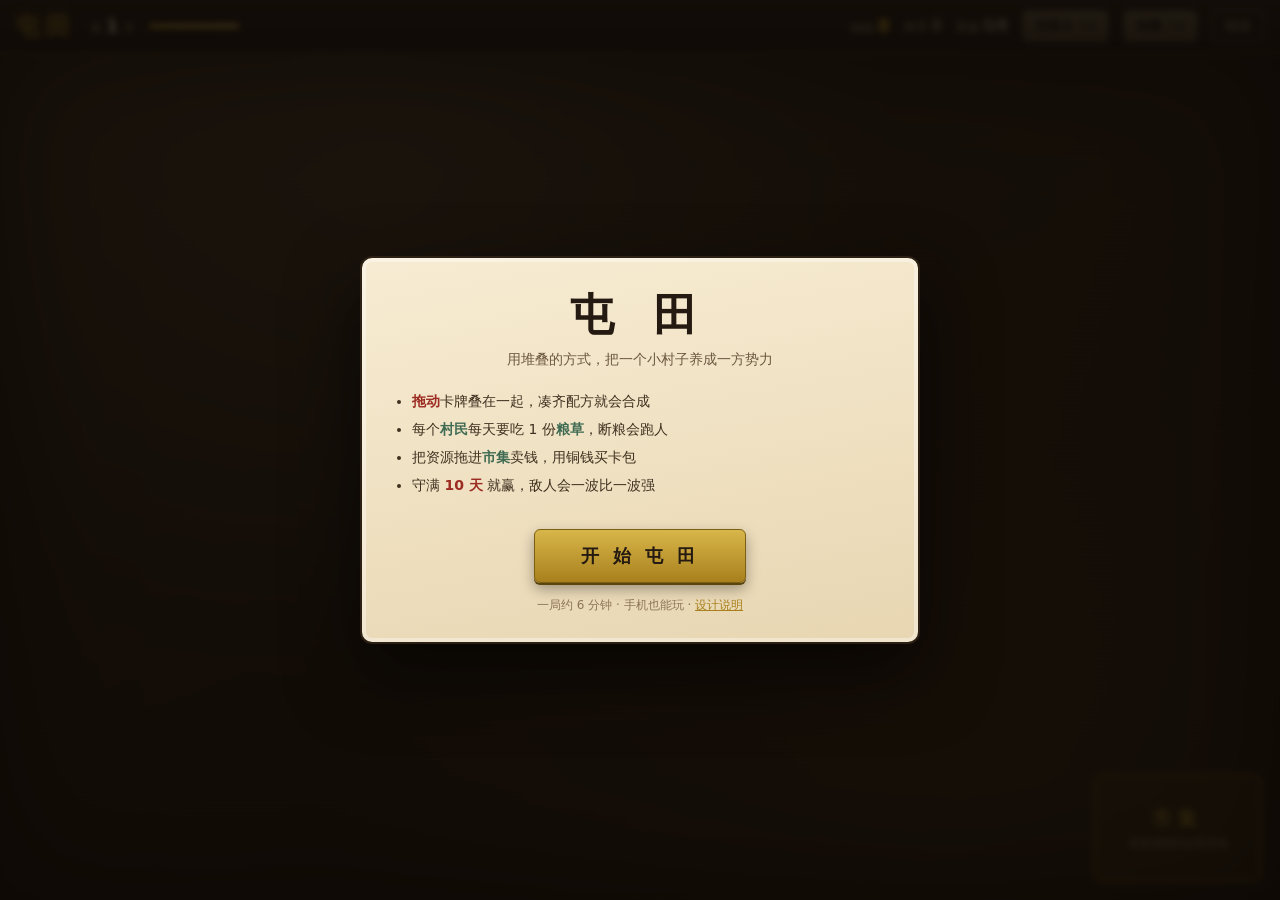
==== index.html @ f7aadad1 "屯田 v0.4：三国题材堆叠经营原型 - 拖拽堆叠 + 8 条配方（伐木/采石/屯田/募兵/制弓/锻枪/强弓/铁枪） - 天循环与断粮、市集卖卡、两种卡包、4 波敌人 - 图鉴、胜负结算、设计说明页" ====
<!DOCTYPE html>
<html lang="zh-CN">
<head>
<meta charset="UTF-8">
<meta name="viewport" content="width=device-width, initial-scale=1.0, maximum-scale=1.0, user-scalable=no">
<title>屯田 · 三国堆叠</title>
<link rel="stylesheet" href="style.css">
</head>
<body>

<div id="app">
  <header id="hud">
    <div class="hud-left">
      <div class="brand">屯田</div>
      <div class="hud-item"><span class="hud-k">第</span><span id="dayNum">1</span><span class="hud-k">天</span></div>
      <div class="hud-bar"><i id="dayBar"></i></div>
    </div>
    <div class="hud-right">
      <div class="hud-item coins"><span class="hud-k">铜钱</span><span id="coins">0</span></div>
      <div class="hud-item"><span class="hud-k">粮草</span><span id="foodCount">0</span></div>
      <div class="hud-item"><span class="hud-k">图鉴</span><span id="codex">0/8</span></div>
      <button class="btn small" id="buyRecruit">招募令 <b>10</b></button>
      <button class="btn small" id="buyTactic">锦囊 <b>18</b></button>
      <button class="btn ghost small" id="btnHelp">玩法</button>
    </div>
  </header>

  <main id="board">
    <div id="market">
      <div class="m-title">市集</div>
      <div class="m-sub">把资源拖到这里卖钱</div>
    </div>
    <div id="piles"></div>
  </main>

  <div id="toasts"></div>

  <div id="overlay" class="show">
    <div class="panel" id="panelStart">
      <h1>屯 田</h1>
      <p class="sub">用堆叠的方式，把一个小村子养成一方势力</p>
      <ul class="rules">
        <li><b>拖动</b>卡牌叠在一起，凑齐配方就会合成</li>
        <li>每个<em>村民</em>每天要吃 1 份<em>粮草</em>，断粮会跑人</li>
        <li>把资源拖进<em>市集</em>卖钱，用铜钱买卡包</li>
        <li>守满 <b>10 天</b> 就赢，敌人会一波比一波强</li>
      </ul>
      <button class="btn big" id="btnStart">开 始 屯 田</button>
      <div class="hint">一局约 6 分钟 · 手机也能玩 · <a href="about.html" style="color:#a8801d">设计说明</a></div>
    </div>

    <div class="panel hidden" id="panelHelp">
      <h2>玩法</h2>
      <div class="help-grid" id="helpGrid"></div>
      <button class="btn" id="btnCloseHelp">知道了</button>
    </div>

    <div class="panel hidden" id="panelEnd">
      <h2 id="endTitle">守住了</h2>
      <p class="sub" id="endSub"></p>
      <div class="stats" id="endStats"></div>
      <button class="btn big" id="btnAgain">再 来 一 局</button>
    </div>
  </div>
</div>

<script src="data.js"></script>
<script src="game.js"></script>
</body>
</html>
---- style.css ----
/* 《屯田》样式 —— 宣纸 · 墨 · 朱砂 · 铜金 */
:root {
  --cw: 94px;
  --ch: 132px;
  --ink: #241a12;
  --ink-2: #3b2a1c;
  --paper: #f2e4c6;
  --paper-2: #e7d5b0;
  --gold: #c9a227;
  --red: #9c2b22;
  --jade: #3f6b53;
}

* { box-sizing: border-box; -webkit-tap-highlight-color: transparent; }

html, body {
  margin: 0; padding: 0; height: 100%;
  font-family: "PingFang SC", "Microsoft YaHei", system-ui, sans-serif;
  color: var(--ink);
  background: #1a120c;
  overflow: hidden;
  user-select: none;
}

#app { display: flex; flex-direction: column; height: 100%; }

/* ---------------- HUD ---------------- */
#hud {
  display: flex; align-items: center; justify-content: space-between;
  gap: 12px; padding: 10px 16px;
  background: linear-gradient(180deg, #2c2118, #1d150f);
  border-bottom: 1px solid rgba(201, 162, 39, .35);
  color: #e8d9b8;
  flex: 0 0 auto;
  z-index: 50;
}
.hud-left, .hud-right { display: flex; align-items: center; gap: 14px; flex-wrap: wrap; }
.brand {
  font-family: "Songti SC", "STSong", "SimSun", serif;
  font-size: 24px; letter-spacing: 6px; color: var(--gold);
  text-shadow: 0 0 14px rgba(201,162,39,.35);
}
.hud-item { display: flex; align-items: baseline; gap: 4px; font-size: 15px; }
.hud-k { font-size: 12px; color: #a4926f; }
#coins { color: var(--gold); font-weight: 700; font-size: 18px; }
#dayNum { font-size: 18px; font-weight: 700; }
.hud-bar {
  width: 90px; height: 4px; border-radius: 2px;
  background: rgba(255,255,255,.12); overflow: hidden;
}
.hud-bar i {
  display: block; height: 100%; width: 0%;
  background: linear-gradient(90deg, var(--gold), #e8c35a);
  transition: width .2s linear;
}
.btn {
  font-family: inherit; cursor: pointer;
  background: linear-gradient(180deg, #d8b64a, #a8801d);
  color: #241a12; border: 1px solid #7d5f12;
  padding: 9px 18px; border-radius: 6px;
  font-size: 15px; font-weight: 700; letter-spacing: 1px;
  box-shadow: 0 2px 0 #5c450c, 0 6px 14px rgba(0,0,0,.35);
  transition: transform .08s, filter .15s;
}
.btn:hover { filter: brightness(1.08); }
.btn:disabled { opacity: .4; filter: grayscale(.6); cursor: not-allowed; }
.btn:disabled:hover { filter: grayscale(.6); }
.btn:active { transform: translateY(2px); box-shadow: 0 0 0 #5c450c; }
.btn.small { padding: 6px 12px; font-size: 13px; letter-spacing: 0; }
.btn.small b { color: #5c450c; }
.btn.ghost {
  background: transparent; color: #cbb98f; border-color: rgba(203,185,143,.4);
  box-shadow: none; font-weight: 500;
}
.btn.big { padding: 14px 46px; font-size: 18px; letter-spacing: 4px; margin-top: 8px; }

/* ---------------- 牌桌 ---------------- */
#board {
  position: relative; flex: 1 1 auto; overflow: hidden;
  background:
    radial-gradient(circle at 30% 15%, rgba(255,240,200,.10), transparent 45%),
    radial-gradient(circle at 75% 80%, rgba(120,80,40,.25), transparent 55%),
    repeating-linear-gradient(0deg, rgba(0,0,0,.035) 0 2px, transparent 2px 4px),
    linear-gradient(160deg, #43301f, #2b1d12 60%, #1f150d);
}
#board::after {
  content: ""; position: absolute; inset: 0; pointer-events: none;
  box-shadow: inset 0 0 120px rgba(0,0,0,.55);
}

#piles { position: absolute; inset: 0; }

#market {
  position: absolute; right: 18px; bottom: 18px;
  width: 168px; height: 108px;
  border: 2px dashed rgba(201,162,39,.55);
  border-radius: 10px;
  background: rgba(201,162,39,.07);
  display: flex; flex-direction: column; align-items: center; justify-content: center;
  gap: 4px; color: rgba(232,217,184,.75);
  pointer-events: none;
  z-index: 1;
}
#market .m-title {
  font-family: "Songti SC", "STSong", "SimSun", serif;
  font-size: 20px; letter-spacing: 6px; color: var(--gold);
}
#market .m-sub { font-size: 11px; opacity: .7; }
#market.hot { background: rgba(201,162,39,.22); border-color: var(--gold); }

/* ---------------- 卡牌 ---------------- */
.pile {
  position: absolute; width: var(--cw); height: var(--ch);
  touch-action: none; cursor: grab;
  transition: filter .15s;
}
.pile.dragging { cursor: grabbing; z-index: 9999 !important; }
.pile.dragging .card { box-shadow: 0 22px 34px rgba(0,0,0,.55); }
.pile.shake { animation: shake .28s; }
@keyframes shake {
  0%,100% { transform: translateX(0); }
  25% { transform: translateX(-6px); }
  75% { transform: translateX(6px); }
}
.pile.pop .card { animation: pop .3s ease-out; }
@keyframes pop {
  0% { transform: scale(.6) rotate(-6deg); opacity: 0; }
  100% { transform: scale(1) rotate(0); opacity: 1; }
}

.card {
  position: absolute; left: 0; bottom: 0;
  width: var(--cw); height: var(--ch);
  border-radius: 8px;
  background:
    linear-gradient(170deg, #f7ecd3 0%, var(--paper) 45%, var(--paper-2) 100%);
  border: 2px solid #2c1f14;
  box-shadow: 0 6px 14px rgba(0,0,0,.4), inset 0 0 0 3px rgba(255,255,255,.35);
  display: flex; flex-direction: column; align-items: center;
  padding: 6px 4px 5px;
  overflow: hidden;
  transition: transform .12s;
}
.card::before {
  content: ""; position: absolute; inset: 3px;
  border: 1px solid rgba(44,31,20,.18); border-radius: 5px; pointer-events: none;
}
.cname {
  font-family: "Songti SC", "STSong", "SimSun", serif;
  font-size: 14px; font-weight: 700; letter-spacing: 2px;
  color: var(--ink); line-height: 1.2;
}
.cglyph {
  flex: 1; display: flex; align-items: center; justify-content: center;
  font-family: "Songti SC", "STSong", "SimSun", serif;
  font-size: 40px; line-height: 1; color: var(--ink-2);
  opacity: .92;
}
.cfoot { font-size: 10px; color: #7a6446; letter-spacing: .5px; height: 12px; }
.cnum {
  position: absolute; top: 3px; right: 4px;
  background: var(--gold); color: #2a1c10;
  font-size: 10px; font-weight: 700; line-height: 1;
  padding: 2px 4px; border-radius: 4px;
  box-shadow: 0 1px 0 rgba(0,0,0,.25);
  z-index: 5;
}

/* 类型配色 */
.c-unit  { background: linear-gradient(170deg, #f7f1de, #e6e6c9 45%, #d5d8b4); }
.c-unit  .cglyph { color: #3c4a2c; }
.c-node  { background: linear-gradient(170deg, #eef3da, #dbe4bf 45%, #c6d2a4); }
.c-node  .cglyph { color: #3d5730; }
.c-res   { background: linear-gradient(170deg, #fbf0d5, #f0dfb4 45%, #e2ca92); }
.c-enemy  { background: linear-gradient(170deg, #f6ddd6, #e5bcb0 45%, #d09a8c); }
.c-enemy .cglyph { color: #7d2318; }
.c-enemy .cname { color: var(--red); }

.card.hurt { animation: hurt .25s; }
@keyframes hurt {
  0%,100% { filter: none; }
  50% { filter: brightness(1.5) saturate(2); }
}

/* 叠放时下层卡只看得到一条边 */
.card.back {
  transform: translateY(-9px) scale(.985);
  filter: brightness(.86) saturate(.9);
}
.card.back2 { transform: translateY(-18px) scale(.97); filter: brightness(.75) saturate(.8); }
.card.back3 { transform: translateY(-27px) scale(.955); filter: brightness(.66) saturate(.7); }
.card.back4 { transform: translateY(-36px) scale(.94); filter: brightness(.58) saturate(.6); }
.card.back5 { transform: translateY(-45px) scale(.925); filter: brightness(.5) saturate(.5); }

/* ---------------- Toast ---------------- */
#toasts {
  position: fixed; left: 50%; bottom: 96px; transform: translateX(-50%);
  display: flex; flex-direction: column; align-items: center; gap: 8px;
  pointer-events: none; z-index: 200;
}
.toast {
  background: rgba(28,20,13,.92); color: #f0e2c2;
  border: 1px solid rgba(201,162,39,.45);
  padding: 8px 16px; border-radius: 20px; font-size: 13px;
  box-shadow: 0 8px 22px rgba(0,0,0,.45);
  animation: toastIn .25s ease-out, toastOut .3s 1.5s forwards;
}
.toast.bad { border-color: rgba(156,43,34,.7); color: #f0c9c0; }
.toast.good { border-color: rgba(63,107,83,.8); color: #cfe8d8; }
@keyframes toastIn { from { opacity: 0; transform: translateY(8px); } }
@keyframes toastOut { to { opacity: 0; transform: translateY(-10px); } }

/* ---------------- 遮罩 ------------ */
#overlay {
  position: fixed; inset: 0; z-index: 500;
  background: rgba(12,8,5,.78); backdrop-filter: blur(3px);
  display: none; align-items: center; justify-content: center; padding: 20px;
}
#overlay.show { display: flex; }
.panel {
  width: min(560px, 100%);
  background: linear-gradient(170deg, #f7ecd3, #e8d6b2);
  border: 2px solid #2c1f14; border-radius: 12px;
  box-shadow: 0 30px 70px rgba(0,0,0,.6), inset 0 0 0 4px rgba(255,255,255,.35);
  padding: 28px 30px; text-align: center;
  animation: panelIn .28s ease-out;
}
@keyframes panelIn { from { opacity: 0; transform: translateY(14px) scale(.98); } }
.panel.hidden { display: none; }
.panel h1 {
  margin: 0 0 6px; font-family: "Songti SC", "STSong", "SimSun", serif;
  font-size: 44px; letter-spacing: 14px; color: var(--ink);
}
.panel h2 {
  margin: 0 0 12px; font-family: "Songti SC", "STSong", "SimSun", serif;
  font-size: 26px; letter-spacing: 4px;
}
.panel .sub { margin: 0 0 18px; color: #6d5940; font-size: 14px; }
.rules { text-align: left; margin: 0 auto 22px; padding-left: 20px; color: #3f3020; font-size: 14px; line-height: 2; }
.rules b { color: var(--red); }
.rules em { color: var(--jade); font-style: normal; font-weight: 700; }
.hint { margin-top: 14px; font-size: 12px; color: #8a7457; }

.help-grid { display: grid; grid-template-columns: repeat(2, 1fr); gap: 8px; text-align: left; margin-bottom: 20px; }
.help-row {
  font-size: 12.5px; color: #3f3020; background: rgba(255,255,255,.4);
  border: 1px solid rgba(44,31,20,.12); border-radius: 6px; padding: 7px 9px;
}
.help-row b { color: var(--red); }
.help-row .arrow { color: #8a7457; margin: 0 3px; }

.stats { display: grid; grid-template-columns: repeat(3, 1fr); gap: 10px; margin: 18px 0 20px; }
.stat { background: rgba(255,255,255,.45); border: 1px solid rgba(44,31,20,.12); border-radius: 8px; padding: 10px 6px; }
.stat .n { display: block; font-size: 22px; font-weight: 700; color: var(--red); font-family: "Songti SC", serif; }
.stat .l { font-size: 11px; color: #8a7457; }

@media (max-width: 820px) {
  :root { --cw: 74px; --ch: 104px; }
  .brand { font-size: 20px; letter-spacing: 4px; }
  #hud { padding: 8px 10px; gap: 8px; }
  .hud-left, .hud-right { gap: 9px; }
  .btn.small { padding: 5px 8px; font-size: 12px; }
  .cglyph { font-size: 30px; }
  .cname { font-size: 12px; }
  #market { width: 120px; height: 84px; right: 10px; bottom: 10px; }
  .panel h1 { font-size: 32px; letter-spacing: 8px; }
  .help-grid { grid-template-columns: 1fr; }
  .stats { grid-template-columns: repeat(3, 1fr); }
}
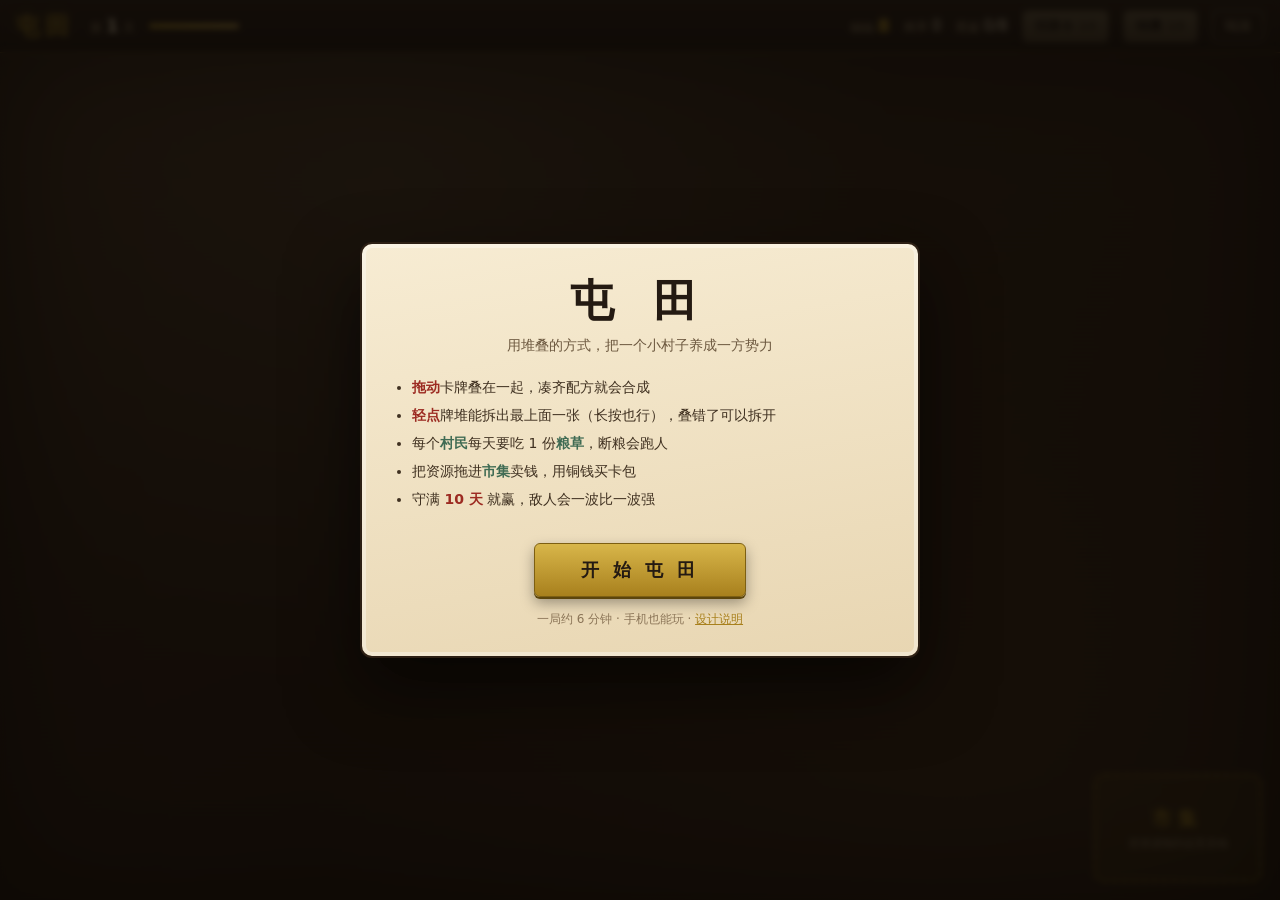
==== commit 8d802dab: "屯田 v0.6：混点拆堆（轻点/长按拆出一张）" ====
--- a/index.html
+++ b/index.html
@@ -41,6 +41,7 @@
       <p class="sub">用堆叠的方式，把一个小村子养成一方势力</p>
       <ul class="rules">
         <li><b>拖动</b>卡牌叠在一起，凑齐配方就会合成</li>
+        <li><b>轻点</b>牌堆能拆出最上面一张（长按也行），叠错了可以拆开</li>
         <li>每个<em>村民</em>每天要吃 1 份<em>粮草</em>，断粮会跑人</li>
         <li>把资源拖进<em>市集</em>卖钱，用铜钱买卡包</li>
         <li>守满 <b>10 天</b> 就赢，敌人会一波比一波强</li>
--- a/style.css
+++ b/style.css
@@ -117,6 +117,33 @@
 .pile.dragging { cursor: grabbing; z-index: 9999 !important; }
 .pile.dragging .card { box-shadow: 0 22px 34px rgba(0,0,0,.55); }
 .pile.shake { animation: shake .28s; }
+
+/* 合成中：整堆发光 + 轻跳，顶部提示在做什么 */
+.pile.crafting {
+  animation: craftPulse .34s ease-in-out infinite alternate;
+  filter: drop-shadow(0 0 12px rgba(201,162,39,.85)) brightness(1.06);
+  pointer-events: none;
+}
+@keyframes craftPulse {
+  from { transform: translateY(0); }
+  to   { transform: translateY(-5px); }
+}
+.craftTag {
+  position: absolute; left: -2px; right: -2px; bottom: -2px; z-index: 30;
+  text-align: center; white-space: nowrap; font-size: 11px; letter-spacing: 2px;
+  color: #2a1c10; background: linear-gradient(180deg, #e3c460, var(--gold));
+  padding: 3px 0 4px; border-radius: 0 0 8px 8px;
+  box-shadow: 0 3px 8px rgba(0,0,0,.45);
+  animation: craftBar 1s ease-in-out infinite;
+}
+@keyframes craftBar { 0%,100% { filter: brightness(1); } 50% { filter: brightness(1.35); } }
+
+/* 新生成的牌弹一下 */
+.pile.pop { animation: popIn .26s cubic-bezier(.2, 1.4, .5, 1); }
+@keyframes popIn {
+  from { transform: scale(.72); opacity: .2; }
+  to   { transform: scale(1); opacity: 1; }
+}
 @keyframes shake {
   0%,100% { transform: translateX(0); }
   25% { transform: translateX(-6px); }
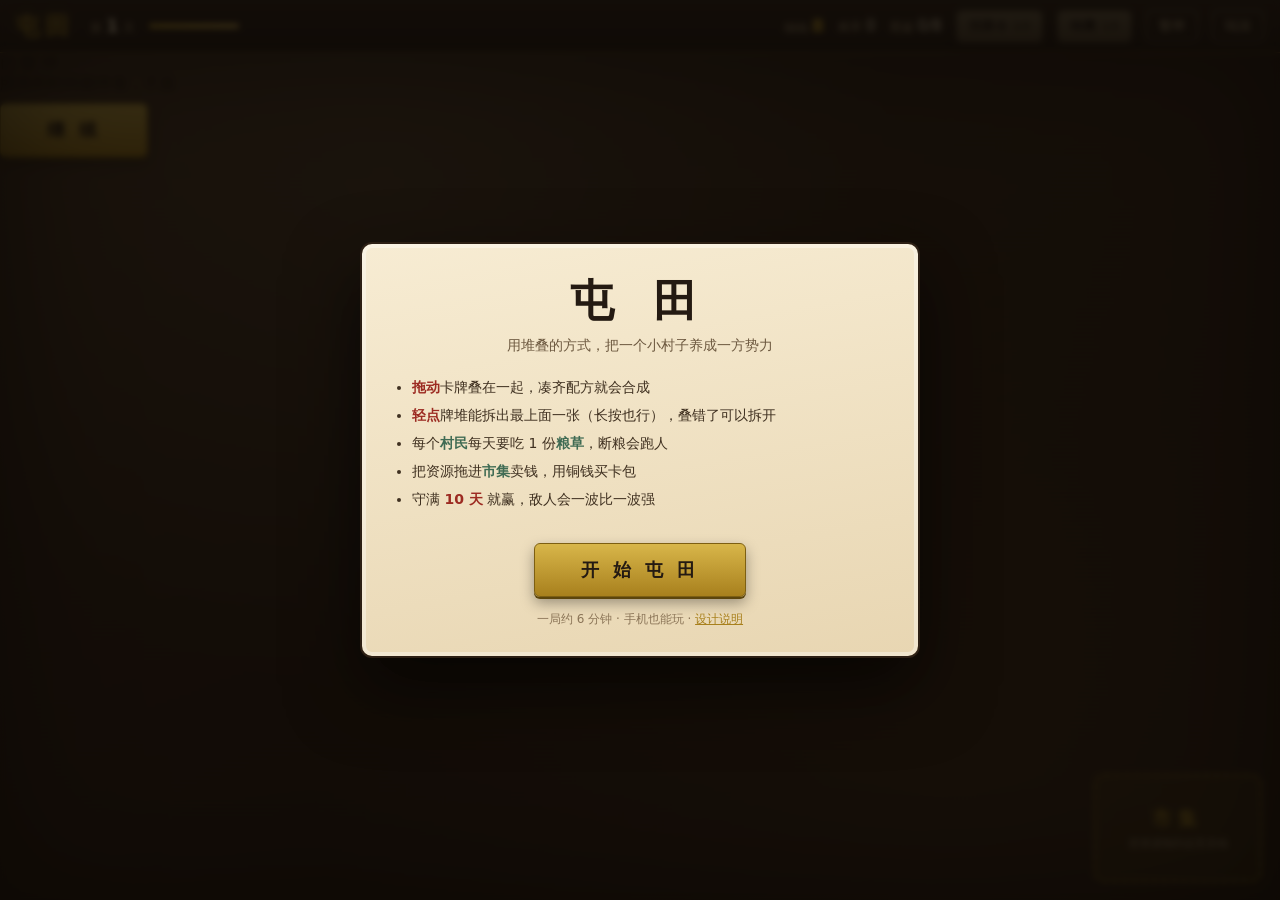
==== commit fc60edf1: "屯田 v0.7：加暂停" ====
--- a/index.html
+++ b/index.html
@@ -18,14 +18,22 @@
     <div class="hud-right">
       <div class="hud-item coins"><span class="hud-k">铜钱</span><span id="coins">0</span></div>
       <div class="hud-item"><span class="hud-k">粮草</span><span id="foodCount">0</span></div>
-      <div class="hud-item"><span class="hud-k">图鉴</span><span id="codex">0/8</span></div>
+      <div class="hud-item" id="hudCodex"><span class="hud-k">图鉴</span><span id="codex">0/8</span></div>
       <button class="btn small" id="buyRecruit">招募令 <b>10</b></button>
       <button class="btn small" id="buyTactic">锦囊 <b>18</b></button>
+      <button class="btn ghost small" id="btnPause">暂停</button>
       <button class="btn ghost small" id="btnHelp">玩法</button>
     </div>
   </header>
 
   <main id="board">
+    <div id="pauseMask" class="hidden">
+      <div class="pause-card">
+        <div class="pause-t">已 暂 停</div>
+        <div class="pause-s">牌局和时间都停着，不急</div>
+        <button class="btn big" id="btnResume">继 续</button>
+      </div>
+    </div>
     <div id="market">
       <div class="m-title">市集</div>
       <div class="m-sub">把资源拖到这里卖钱</div>
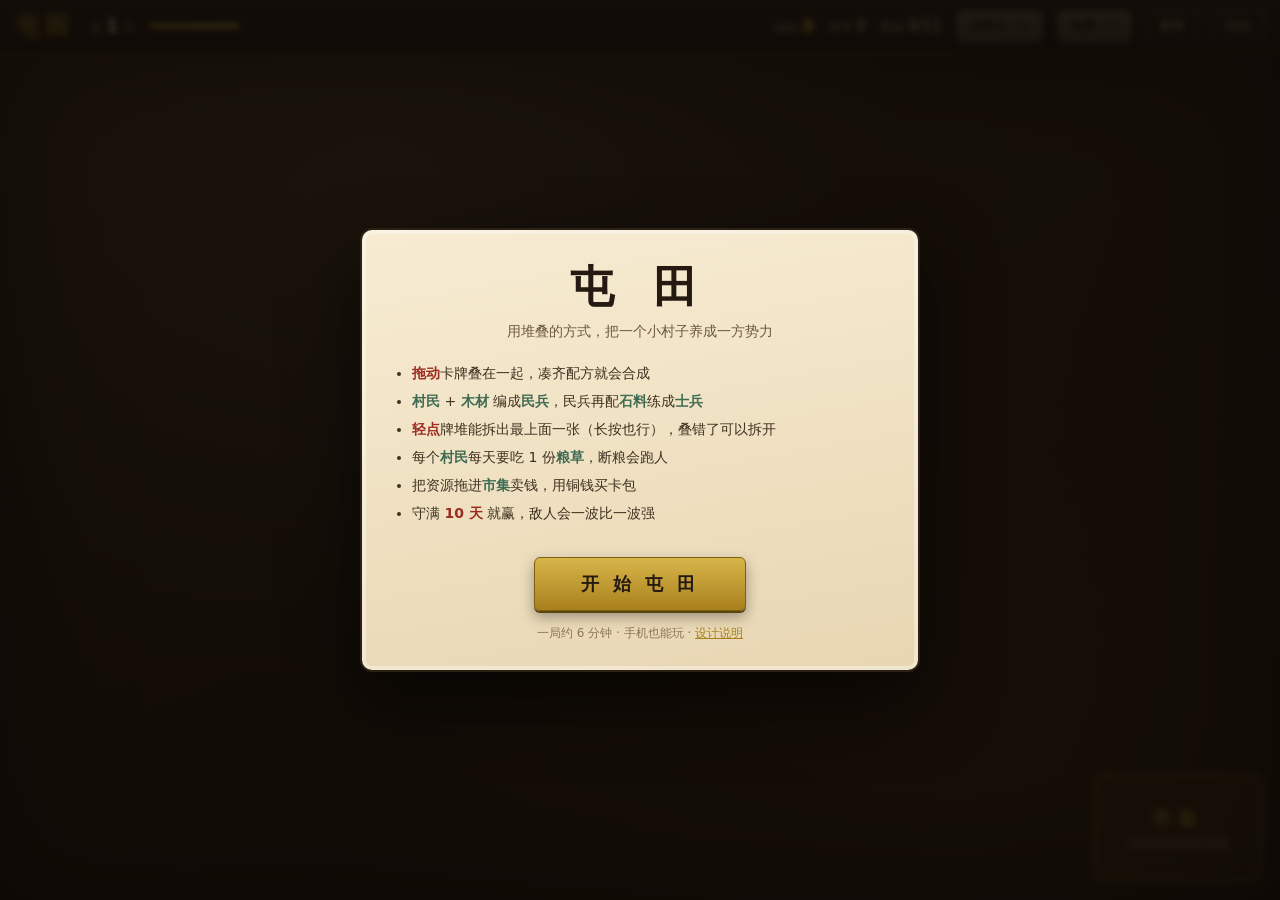
==== commit a6515079: "屯田 v0.8：森林采集点 + 民兵线" ====
--- a/index.html
+++ b/index.html
@@ -49,6 +49,7 @@
       <p class="sub">用堆叠的方式，把一个小村子养成一方势力</p>
       <ul class="rules">
         <li><b>拖动</b>卡牌叠在一起，凑齐配方就会合成</li>
+        <li><em>村民</em> + <em>木材</em> 编成<em>民兵</em>，民兵再配<em>石料</em>练成<em>士兵</em></li>
         <li><b>轻点</b>牌堆能拆出最上面一张（长按也行），叠错了可以拆开</li>
         <li>每个<em>村民</em>每天要吃 1 份<em>粮草</em>，断粮会跑人</li>
         <li>把资源拖进<em>市集</em>卖钱，用铜钱买卡包</li>
--- a/style.css
+++ b/style.css
@@ -89,6 +89,31 @@
 }
 
 #piles { position: absolute; inset: 0; }
+
+/* 暂停遮罩：能看到牌桌，但不让误触 */
+#pauseMask {
+  position: absolute; inset: 0; z-index: 900;
+  display: flex; align-items: center; justify-content: center;
+  background: rgba(18, 11, 6, .62);
+  backdrop-filter: blur(2px);
+  animation: fadeIn .16s ease-out;
+}
+#pauseMask.hidden { display: none; }
+/* 暂停时停掉牌堆动画，避免动画层盖到遮罩上面 */
+body.paused .pile { animation: none !important; }
+body.paused .craftTag { animation: none !important; }
+@keyframes fadeIn { from { opacity: 0; } to { opacity: 1; } }
+.pause-card {
+  display: flex; flex-direction: column; align-items: center; gap: 10px;
+  padding: 26px 38px 22px;
+  background: linear-gradient(170deg, #3a2a1a, #241811);
+  border: 2px solid var(--gold); border-radius: 14px;
+  box-shadow: 0 18px 50px rgba(0,0,0,.6);
+  text-align: center;
+}
+.pause-t { font-family: "Songti SC", "STSong", "SimSun", serif; font-size: 24px; color: var(--gold); letter-spacing: 4px; }
+.pause-s { font-size: 13px; color: #c9b48f; margin-bottom: 6px; }
+#btnPause.on { background: var(--gold); color: #2a1c10; border-color: var(--gold); }
 
 #market {
   position: absolute; right: 18px; bottom: 18px;
@@ -183,7 +208,7 @@
   font-size: 40px; line-height: 1; color: var(--ink-2);
   opacity: .92;
 }
-.cfoot { font-size: 10px; color: #7a6446; letter-spacing: .5px; height: 12px; }
+.cfoot { font-size: 10px; color: #7a6446; letter-spacing: 0; height: 12px; white-space: nowrap; }
 .cnum {
   position: absolute; top: 3px; right: 4px;
   background: var(--gold); color: #2a1c10;
@@ -281,6 +306,7 @@
 .stat .n { display: block; font-size: 22px; font-weight: 700; color: var(--red); font-family: "Songti SC", serif; }
 .stat .l { font-size: 11px; color: #8a7457; }
 
+/* 手机窄屏：顶栏放不下这么多东西，先把图鉴藏起来（玩法面板里还能看） */
 @media (max-width: 820px) {
   :root { --cw: 74px; --ch: 104px; }
   .brand { font-size: 20px; letter-spacing: 4px; }
@@ -294,3 +320,9 @@
   .help-grid { grid-template-columns: 1fr; }
   .stats { grid-template-columns: repeat(3, 1fr); }
 }
+
+@media (max-width: 560px) {
+  #hudCodex { display: none; }
+  .hud-left, .hud-right { gap: 7px; }
+  .btn.small { padding: 5px 6px; font-size: 11px; }
+}
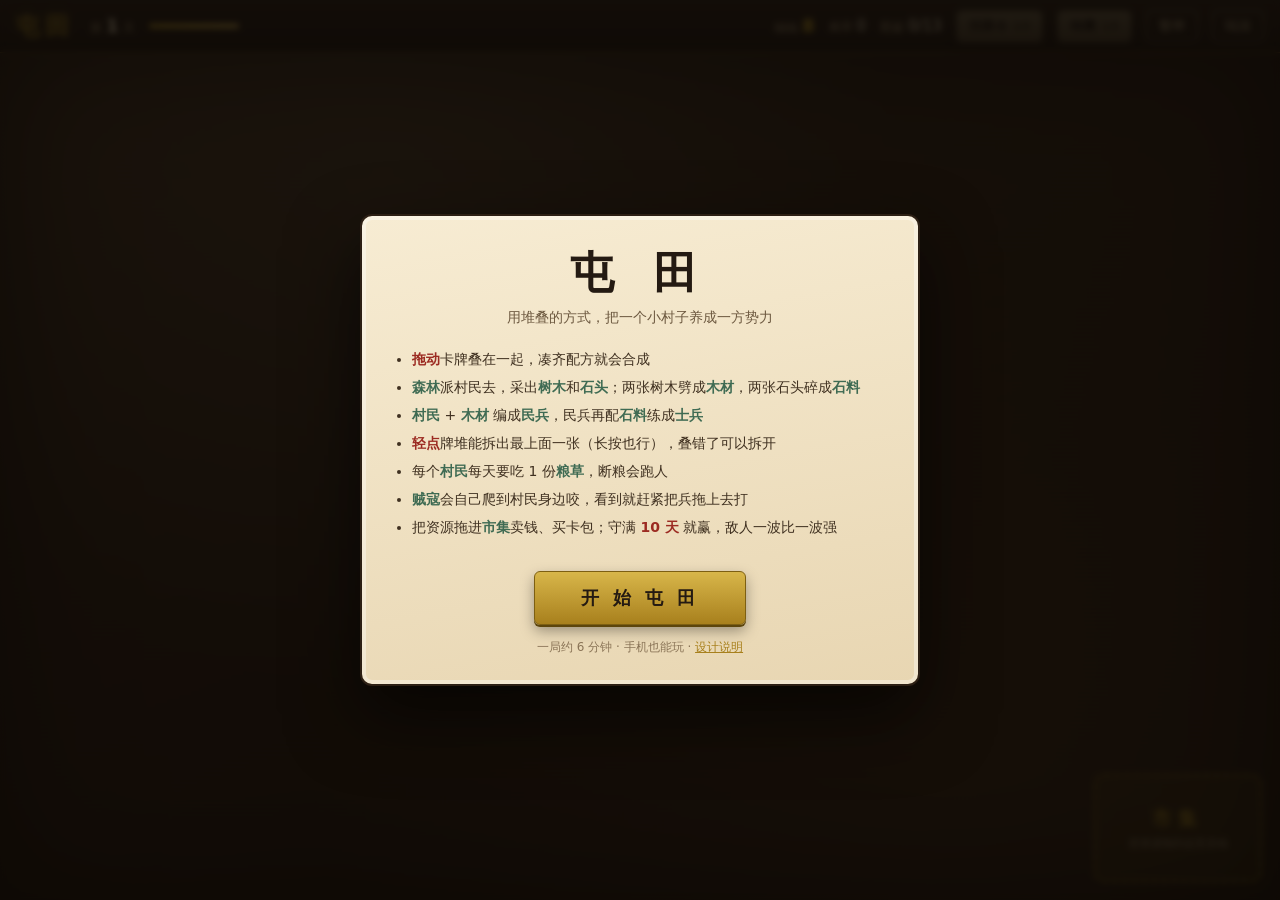
==== commit 822947f6: "屯田 v0.9：森林产树木石头 + 贼寇主动扑人" ====
--- a/index.html
+++ b/index.html
@@ -49,11 +49,12 @@
       <p class="sub">用堆叠的方式，把一个小村子养成一方势力</p>
       <ul class="rules">
         <li><b>拖动</b>卡牌叠在一起，凑齐配方就会合成</li>
+        <li><em>森林</em>派村民去，采出<em>树木</em>和<em>石头</em>；两张树木劈成<em>木材</em>，两张石头碎成<em>石料</em></li>
         <li><em>村民</em> + <em>木材</em> 编成<em>民兵</em>，民兵再配<em>石料</em>练成<em>士兵</em></li>
         <li><b>轻点</b>牌堆能拆出最上面一张（长按也行），叠错了可以拆开</li>
         <li>每个<em>村民</em>每天要吃 1 份<em>粮草</em>，断粮会跑人</li>
-        <li>把资源拖进<em>市集</em>卖钱，用铜钱买卡包</li>
-        <li>守满 <b>10 天</b> 就赢，敌人会一波比一波强</li>
+        <li><em>贼寇</em>会自己爬到村民身边咬，看到就赶紧把兵拖上去打</li>
+        <li>把资源拖进<em>市集</em>卖钱、买卡包；守满 <b>10 天</b> 就赢，敌人一波比一波强</li>
       </ul>
       <button class="btn big" id="btnStart">开 始 屯 田</button>
       <div class="hint">一局约 6 分钟 · 手机也能玩 · <a href="about.html" style="color:#a8801d">设计说明</a></div>
--- a/style.css
+++ b/style.css
@@ -300,6 +300,7 @@
 }
 .help-row b { color: var(--red); }
 .help-row .arrow { color: #8a7457; margin: 0 3px; }
+.keepTip { display: inline-block; margin-left: 5px; font-style: normal; font-size: 11px; color: #6b7f4e; background: rgba(120,150,80,.14); border-radius: 4px; padding: 0 4px; }
 
 .stats { display: grid; grid-template-columns: repeat(3, 1fr); gap: 10px; margin: 18px 0 20px; }
 .stat { background: rgba(255,255,255,.45); border: 1px solid rgba(44,31,20,.12); border-radius: 8px; padding: 10px 6px; }
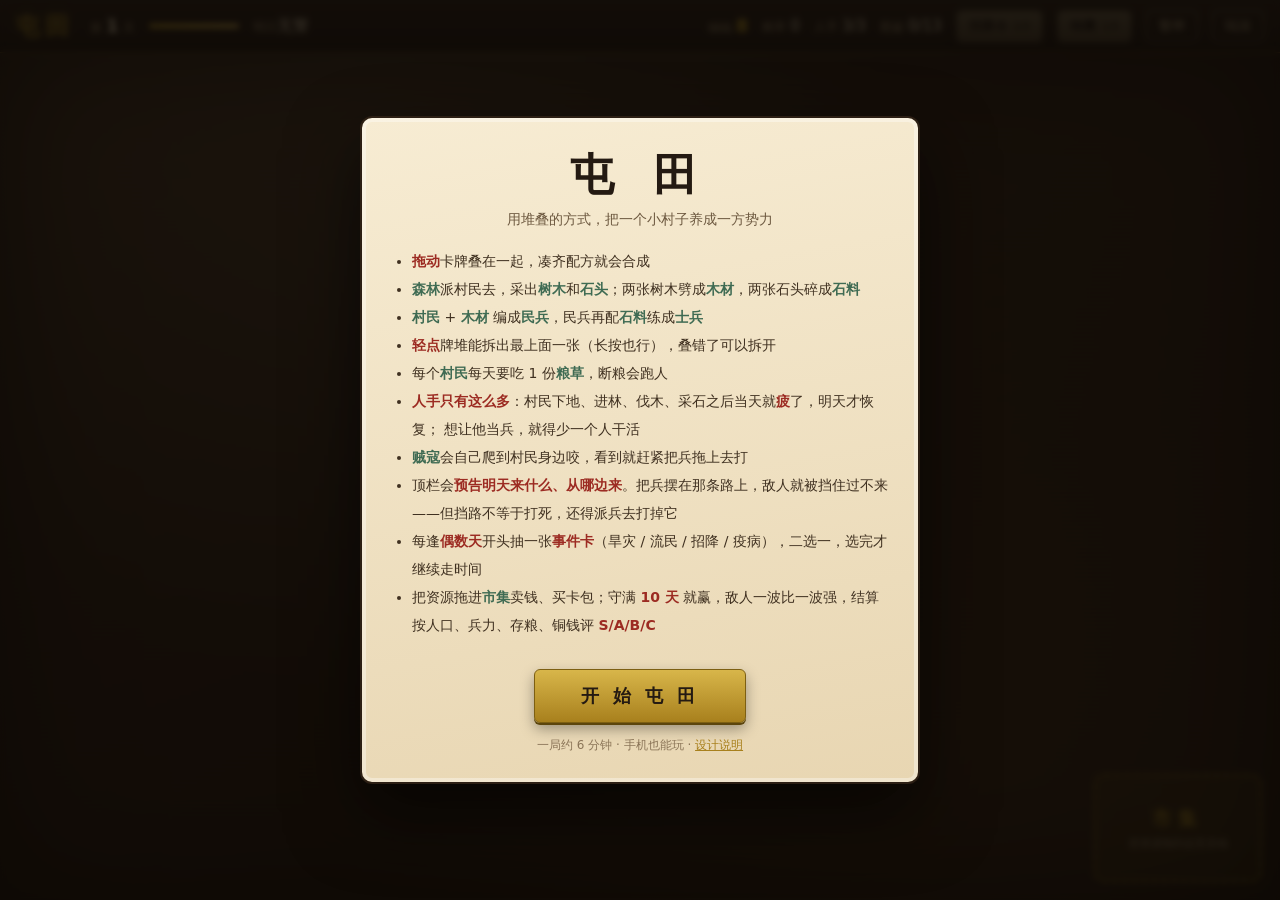
==== commit 6f431bb6: "v1.1 威胁预告与路线拦截 + 事件卡 + S/A/B 评级" ====
--- a/index.html
+++ b/index.html
@@ -14,10 +14,12 @@
       <div class="brand">屯田</div>
       <div class="hud-item"><span class="hud-k">第</span><span id="dayNum">1</span><span class="hud-k">天</span></div>
       <div class="hud-bar"><i id="dayBar"></i></div>
+      <div class="hud-warn" id="hudWarn"><span class="hud-k" id="warnLabel">明日</span><span id="warnText">无警</span></div>
     </div>
     <div class="hud-right">
       <div class="hud-item coins"><span class="hud-k">铜钱</span><span id="coins">0</span></div>
       <div class="hud-item"><span class="hud-k">粮草</span><span id="foodCount">0</span></div>
+      <div class="hud-item" id="hudHands"><span class="hud-k">人手</span><span id="hands">3/3</span></div>
       <div class="hud-item" id="hudCodex"><span class="hud-k">图鉴</span><span id="codex">0/8</span></div>
       <button class="btn small" id="buyRecruit">招募令 <b>10</b></button>
       <button class="btn small" id="buyTactic">锦囊 <b>18</b></button>
@@ -53,8 +55,12 @@
         <li><em>村民</em> + <em>木材</em> 编成<em>民兵</em>，民兵再配<em>石料</em>练成<em>士兵</em></li>
         <li><b>轻点</b>牌堆能拆出最上面一张（长按也行），叠错了可以拆开</li>
         <li>每个<em>村民</em>每天要吃 1 份<em>粮草</em>，断粮会跑人</li>
+        <li><b>人手只有这么多</b>：村民下地、进林、伐木、采石之后当天就<b>疲</b>了，明天才恢复；
+          想让他当兵，就得少一个人干活</li>
         <li><em>贼寇</em>会自己爬到村民身边咬，看到就赶紧把兵拖上去打</li>
-        <li>把资源拖进<em>市集</em>卖钱、买卡包；守满 <b>10 天</b> 就赢，敌人一波比一波强</li>
+        <li>顶栏会<b>预告明天来什么、从哪边来</b>。把兵摆在那条路上，敌人就被挡住过不来——但挡路不等于打死，还得派兵去打掉它</li>
+        <li>每逢<b>偶数天</b>开头抽一张<b>事件卡</b>（旱灾 / 流民 / 招降 / 疫病），二选一，选完才继续走时间</li>
+        <li>把资源拖进<em>市集</em>卖钱、买卡包；守满 <b>10 天</b> 就赢，敌人一波比一波强，结算按人口、兵力、存粮、铜钱评 <b>S/A/B/C</b></li>
       </ul>
       <button class="btn big" id="btnStart">开 始 屯 田</button>
       <div class="hint">一局约 6 分钟 · 手机也能玩 · <a href="about.html" style="color:#a8801d">设计说明</a></div>
@@ -66,9 +72,20 @@
       <button class="btn" id="btnCloseHelp">知道了</button>
     </div>
 
+    <div class="panel hidden" id="panelEvent">
+      <div class="ev-tag">事件</div>
+      <h2 id="evName">旱灾</h2>
+      <p class="sub" id="evLine"></p>
+      <div class="ev-opts" id="evOpts"></div>
+    </div>
+
     <div class="panel hidden" id="panelEnd">
       <h2 id="endTitle">守住了</h2>
       <p class="sub" id="endSub"></p>
+      <div class="rank-wrap" id="rankWrap">
+        <div class="rank-letter" id="rankLetter">A</div>
+        <div class="rank-meta"><span id="rankScore">0</span><i>分</i><b id="rankWord">尚可</b></div>
+      </div>
       <div class="stats" id="endStats"></div>
       <button class="btn big" id="btnAgain">再 来 一 局</button>
     </div>
